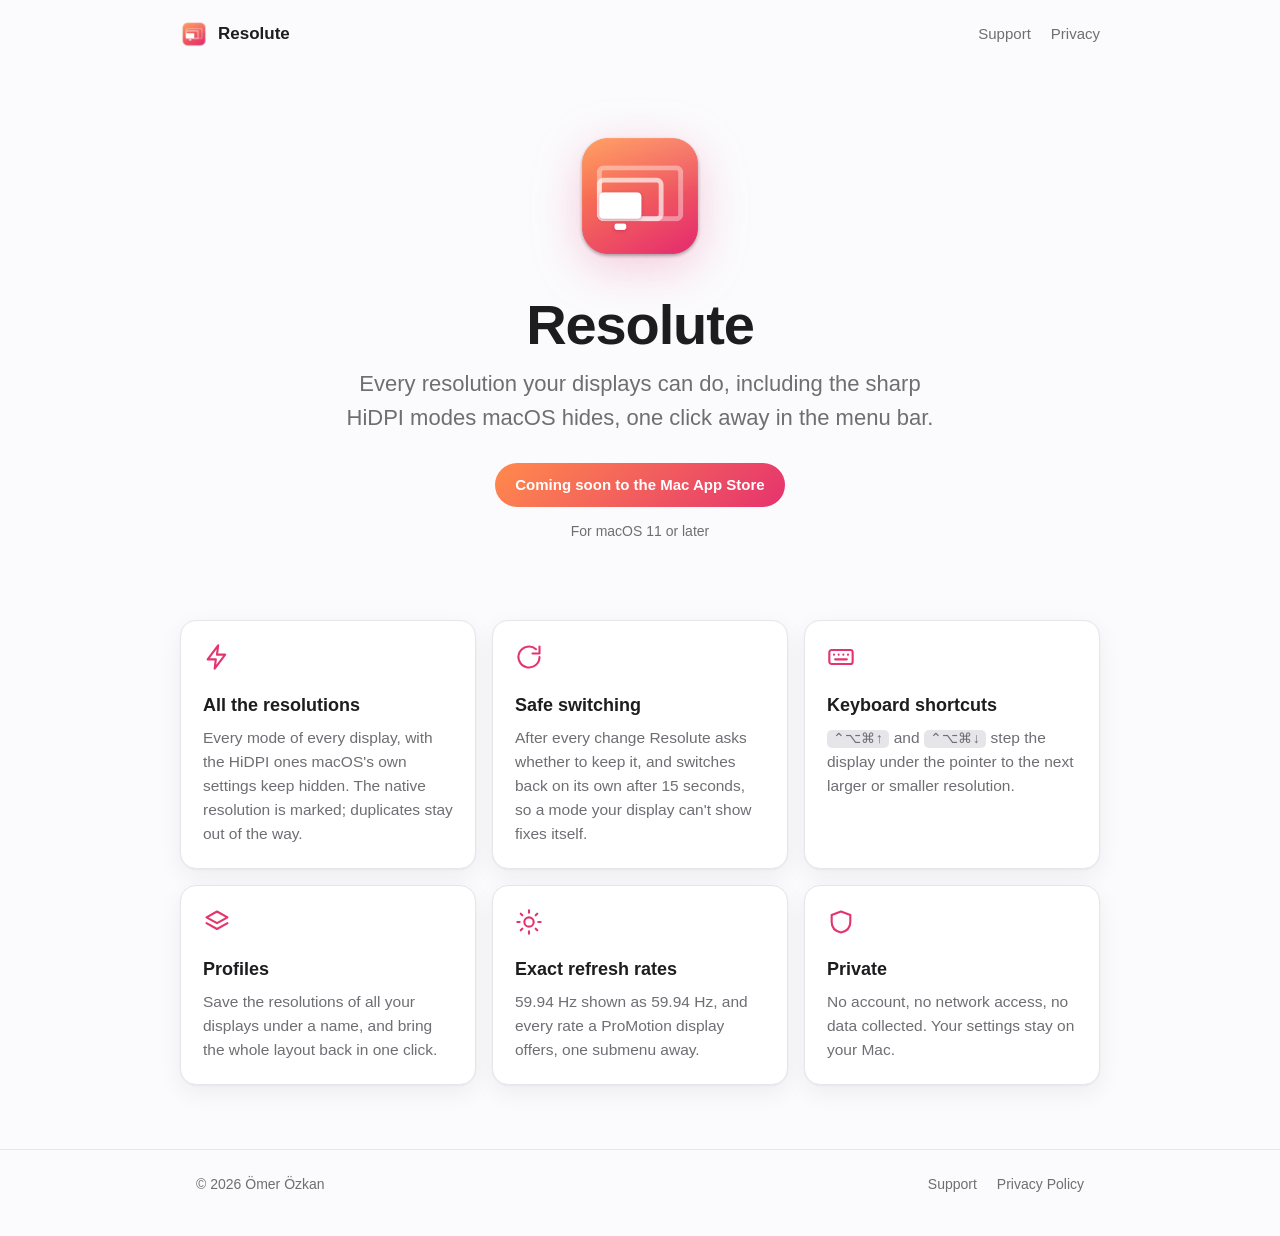
==== index.html @ 92cb6cba "Add Resolute website, privacy policy and support page Co-Authored-By: Claude Opus 5.5 <noreply@anthr" ====
<!doctype html>
<html lang="en">
<head>
<meta charset="utf-8">
<meta name="viewport" content="width=device-width, initial-scale=1">
<title>Resolute — Every resolution your displays can do</title>
<meta name="description" content="Resolute puts every resolution your Mac's displays support in the menu bar, including the sharp HiDPI modes macOS hides.">
<link rel="icon" href="assets/favicon.png">
<link rel="stylesheet" href="assets/site.css">
</head>
<body>
<header class="wrap top">
	<a class="brand" href="./"><img src="assets/icon.png" alt="">Resolute</a>
	<nav><a href="support.html">Support</a><a href="privacy.html">Privacy</a></nav>
</header>

<main>
	<section class="wrap hero">
		<img src="assets/icon.png" alt="Resolute app icon">
		<h1>Resolute</h1>
		<p class="lead">Every resolution your displays can do, including the sharp HiDPI modes macOS hides, one click away in the menu bar.</p>
		<span class="badge">Coming soon to the Mac App Store</span>
		<p class="requirements">For macOS 11 or later</p>
	</section>

	<section class="wrap features">
		<div class="feature">
			<svg viewBox="0 0 24 24"><path d="M13 2 4 14h7l-1 8 9-12h-7l1-8z"/></svg>
			<h3>All the resolutions</h3>
			<p>Every mode of every display, with the HiDPI ones macOS's own settings keep hidden. The native resolution is marked; duplicates stay out of the way.</p>
		</div>
		<div class="feature">
			<svg viewBox="0 0 24 24"><path d="M21 12a9 9 0 1 1-3-6.7"/><path d="M21 3v6h-6"/></svg>
			<h3>Safe switching</h3>
			<p>After every change Resolute asks whether to keep it, and switches back on its own after 15 seconds, so a mode your display can't show fixes itself.</p>
		</div>
		<div class="feature">
			<svg viewBox="0 0 24 24"><rect x="2" y="6" width="20" height="12" rx="2"/><path d="M6 10h.01M10 10h.01M14 10h.01M18 10h.01M7 14h10"/></svg>
			<h3>Keyboard shortcuts</h3>
			<p><kbd>⌃⌥⌘↑</kbd> and <kbd>⌃⌥⌘↓</kbd> step the display under the pointer to the next larger or smaller resolution.</p>
		</div>
		<div class="feature">
			<svg viewBox="0 0 24 24"><path d="m12 3 9 5-9 5-9-5 9-5z"/><path d="m3 13 9 5 9-5"/></svg>
			<h3>Profiles</h3>
			<p>Save the resolutions of all your displays under a name, and bring the whole layout back in one click.</p>
		</div>
		<div class="feature">
			<svg viewBox="0 0 24 24"><circle cx="12" cy="12" r="4"/><path d="M12 2v2M12 20v2M4.9 4.9l1.4 1.4M17.7 17.7l1.4 1.4M2 12h2M20 12h2M4.9 19.1l1.4-1.4M17.7 6.3l1.4-1.4"/></svg>
			<h3>Exact refresh rates</h3>
			<p>59.94 Hz shown as 59.94 Hz, and every rate a ProMotion display offers, one submenu away.</p>
		</div>
		<div class="feature">
			<svg viewBox="0 0 24 24"><path d="M12 3 4 6v6c0 5 3.5 8 8 9 4.5-1 8-4 8-9V6l-8-3z"/></svg>
			<h3>Private</h3>
			<p>No account, no network access, no data collected. Your settings stay on your Mac.</p>
		</div>
	</section>
</main>

<footer>
	<div class="wrap">
		<span>© 2026 Ömer Özkan</span>
		<nav><a href="support.html">Support</a><a href="privacy.html">Privacy Policy</a></nav>
	</div>
</footer>
</body>
</html>
---- assets/site.css ----
:root {
	--bg: #fbfbfd;
	--surface: #ffffff;
	--text: #1d1d1f;
	--muted: #6e6e73;
	--line: #e5e5ea;
	--accent: #e5336e;
	--accent-2: #ff8a4c;
	--shadow: 0 1px 2px rgba(0, 0, 0, 0.04), 0 8px 24px rgba(0, 0, 0, 0.06);
	color-scheme: light dark;
}

@media (prefers-color-scheme: dark) {
	:root {
		--bg: #111114;
		--surface: #1c1c20;
		--text: #f5f5f7;
		--muted: #a1a1a6;
		--line: #2c2c31;
		--accent: #ff6b95;
		--accent-2: #ffa06b;
		--shadow: 0 1px 2px rgba(0, 0, 0, 0.3), 0 8px 24px rgba(0, 0, 0, 0.35);
	}
}

* { box-sizing: border-box; }

body {
	margin: 0;
	background: var(--bg);
	color: var(--text);
	font: 17px/1.55 -apple-system, BlinkMacSystemFont, "SF Pro Text", "Helvetica Neue", Arial, sans-serif;
	-webkit-font-smoothing: antialiased;
}

a { color: var(--accent); text-decoration: none; }
a:hover { text-decoration: underline; }

.wrap { max-width: 920px; margin: 0 auto; padding: 0 16px; }
.narrow { max-width: 680px; }

/* Top bar */
.top { display: flex; align-items: center; justify-content: space-between; padding: 20px 0; }
.brand { display: flex; align-items: center; gap: 10px; color: var(--text); font-weight: 600; }
.brand img { width: 28px; height: 28px; }
.top nav { display: flex; gap: 20px; font-size: 15px; }
.top nav a { color: var(--muted); }
.top nav a:hover { color: var(--text); text-decoration: none; }

/* Hero */
.hero { text-align: center; padding: 56px 0 40px; }
.hero img { width: 144px; height: 144px; filter: drop-shadow(0 12px 24px rgba(229, 51, 110, 0.25)); }
.hero h1 { font-size: clamp(40px, 7vw, 56px); line-height: 1.05; letter-spacing: -0.02em; margin: 20px 0 12px; }
.hero p.lead { font-size: clamp(19px, 3vw, 22px); color: var(--muted); max-width: 620px; margin: 0 auto; }
.badge {
	display: inline-block; margin-top: 28px; padding: 10px 20px; border-radius: 999px;
	background: linear-gradient(135deg, var(--accent-2), var(--accent)); color: #fff; font-weight: 600; font-size: 15px;
}
.requirements { margin-top: 14px; font-size: 14px; color: var(--muted); }

/* Features */
.features { display: grid; grid-template-columns: repeat(auto-fit, minmax(260px, 1fr)); gap: 16px; padding: 24px 0 64px; }
.feature { background: var(--surface); border: 1px solid var(--line); border-radius: 16px; padding: 22px; box-shadow: var(--shadow); }
.feature svg { width: 28px; height: 28px; stroke: var(--accent); fill: none; stroke-width: 1.8; stroke-linecap: round; stroke-linejoin: round; }
.feature h3 { margin: 12px 0 6px; font-size: 18px; }
.feature p { margin: 0; color: var(--muted); font-size: 15.5px; }

/* Document pages */
.doc { padding: 24px 0 64px; }
.doc h1 { font-size: 36px; letter-spacing: -0.01em; margin: 24px 0 4px; }
.doc .updated { color: var(--muted); margin-top: 0; }
.doc h2 { font-size: 20px; margin-top: 36px; }
details { background: var(--surface); border: 1px solid var(--line); border-radius: 12px; padding: 14px 18px; margin: 10px 0; }
details summary { cursor: pointer; font-weight: 600; }
details p { margin: 10px 0 0; color: var(--muted); }
kbd { font: 14px ui-monospace, SFMono-Regular, Menlo, monospace; background: var(--line); border-radius: 5px; padding: 1px 6px; }
.contact { background: var(--surface); border: 1px solid var(--line); border-radius: 16px; padding: 22px; box-shadow: var(--shadow); }
.contact p:first-child { margin-top: 0; }
.contact p:last-child { margin-bottom: 0; }

/* Footer */
footer { border-top: 1px solid var(--line); padding: 24px 0 40px; color: var(--muted); font-size: 14px; }
footer .wrap { display: flex; flex-wrap: wrap; gap: 12px 24px; justify-content: space-between; }
footer nav { display: flex; gap: 20px; }
footer a { color: var(--muted); }

@media (max-width: 520px) {
	.top nav { gap: 14px; }
	.hero { padding-top: 32px; }
}
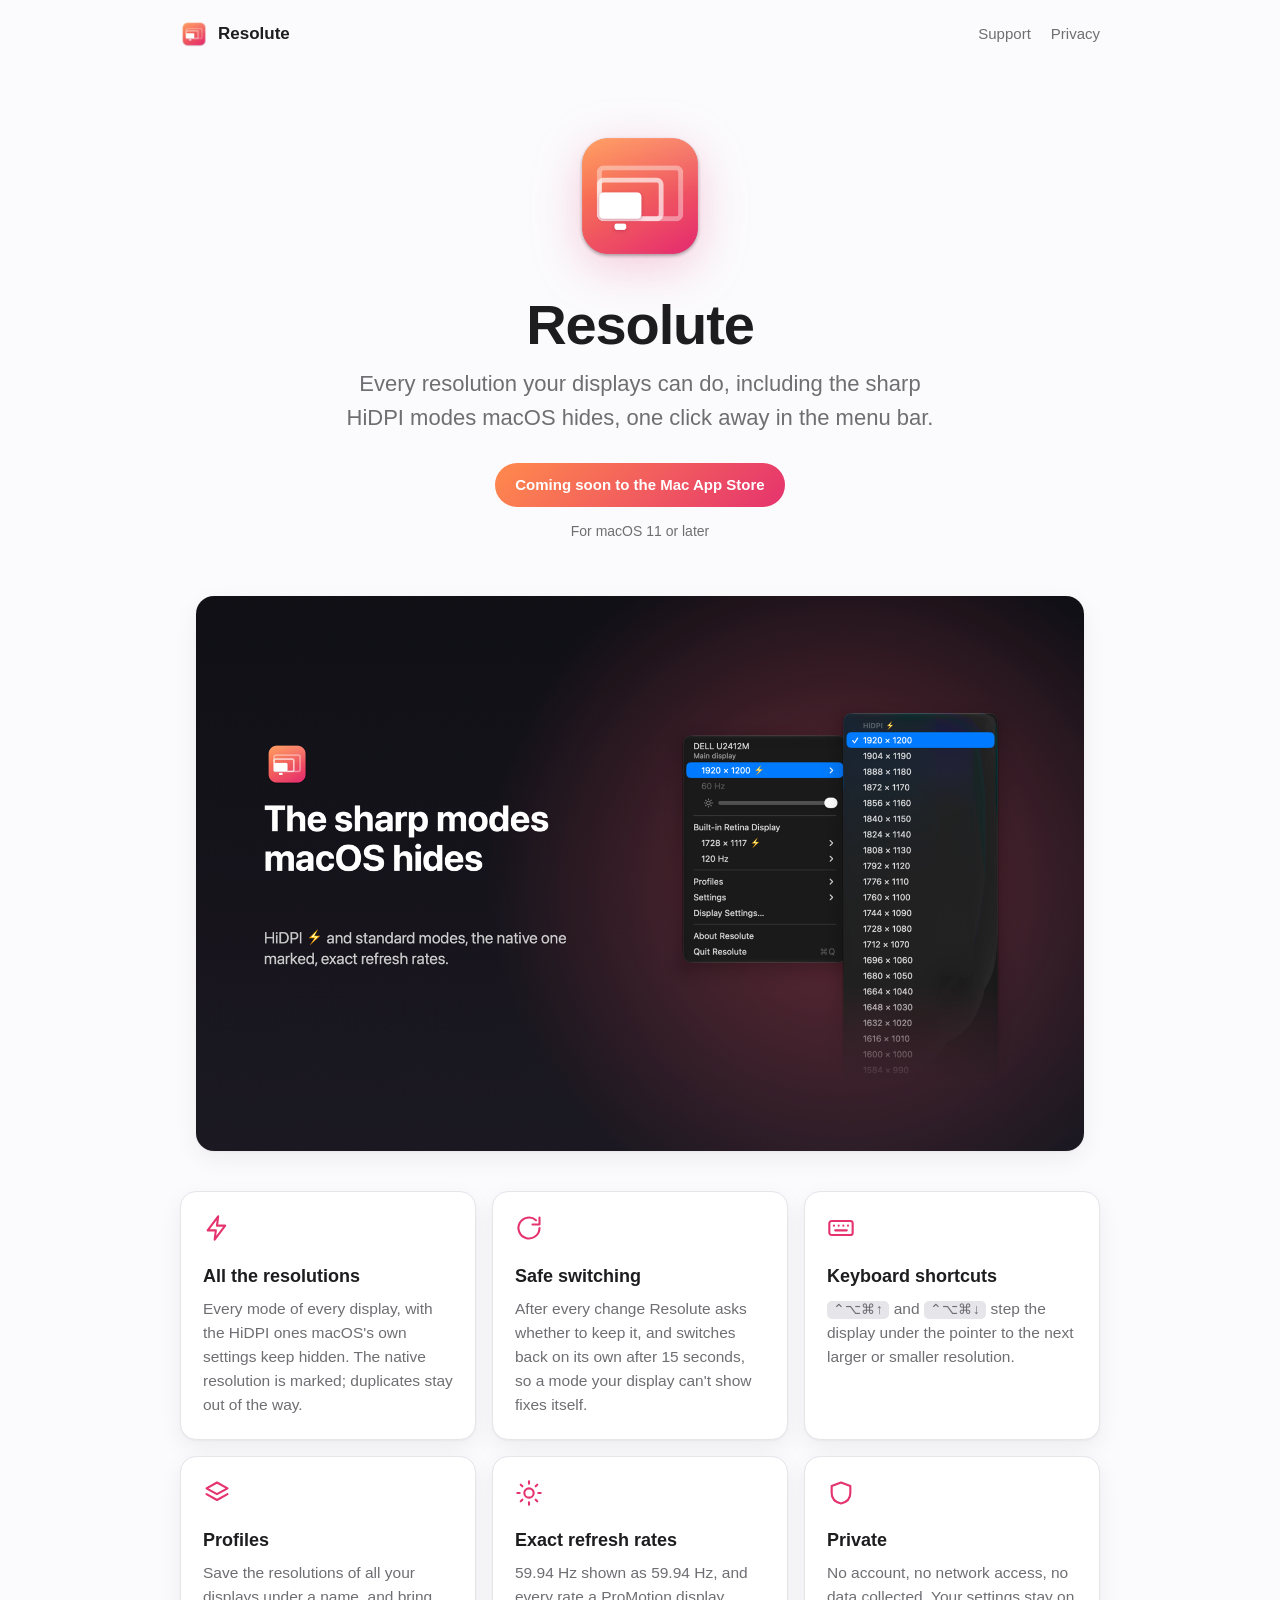
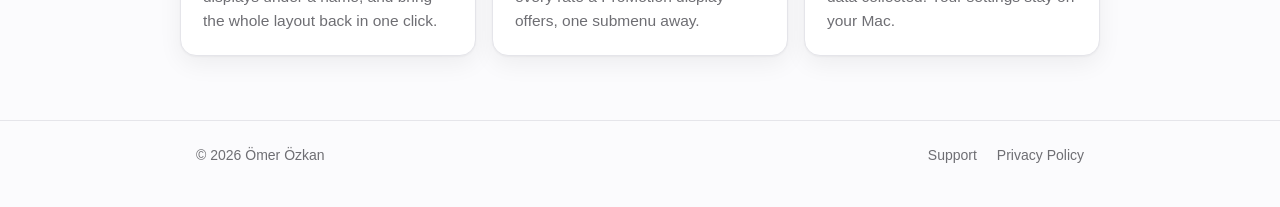
==== commit 7cc6e5c1: "Show the app on the home page Co-Authored-By: Claude Opus 5.5 <noreply@anthropic.com>" ====
--- a/index.html
+++ b/index.html
@@ -21,6 +21,10 @@
 		<p class="lead">Every resolution your displays can do, including the sharp HiDPI modes macOS hides, one click away in the menu bar.</p>
 		<span class="badge">Coming soon to the Mac App Store</span>
 		<p class="requirements">For macOS 11 or later</p>
+	</section>
+
+	<section class="wrap shot">
+		<img src="assets/screenshot.png" alt="Resolute's menu, with the HiDPI resolutions of an external display" width="1600" height="1000">
 	</section>
 
 	<section class="wrap features">
--- a/assets/site.css
+++ b/assets/site.css
@@ -58,6 +58,10 @@
 }
 .requirements { margin-top: 14px; font-size: 14px; color: var(--muted); }
 
+/* Screenshot */
+.shot { padding-bottom: 16px; }
+.shot img { display: block; width: 100%; height: auto; border-radius: 18px; box-shadow: var(--shadow); }
+
 /* Features */
 .features { display: grid; grid-template-columns: repeat(auto-fit, minmax(260px, 1fr)); gap: 16px; padding: 24px 0 64px; }
 .feature { background: var(--surface); border: 1px solid var(--line); border-radius: 16px; padding: 22px; box-shadow: var(--shadow); }
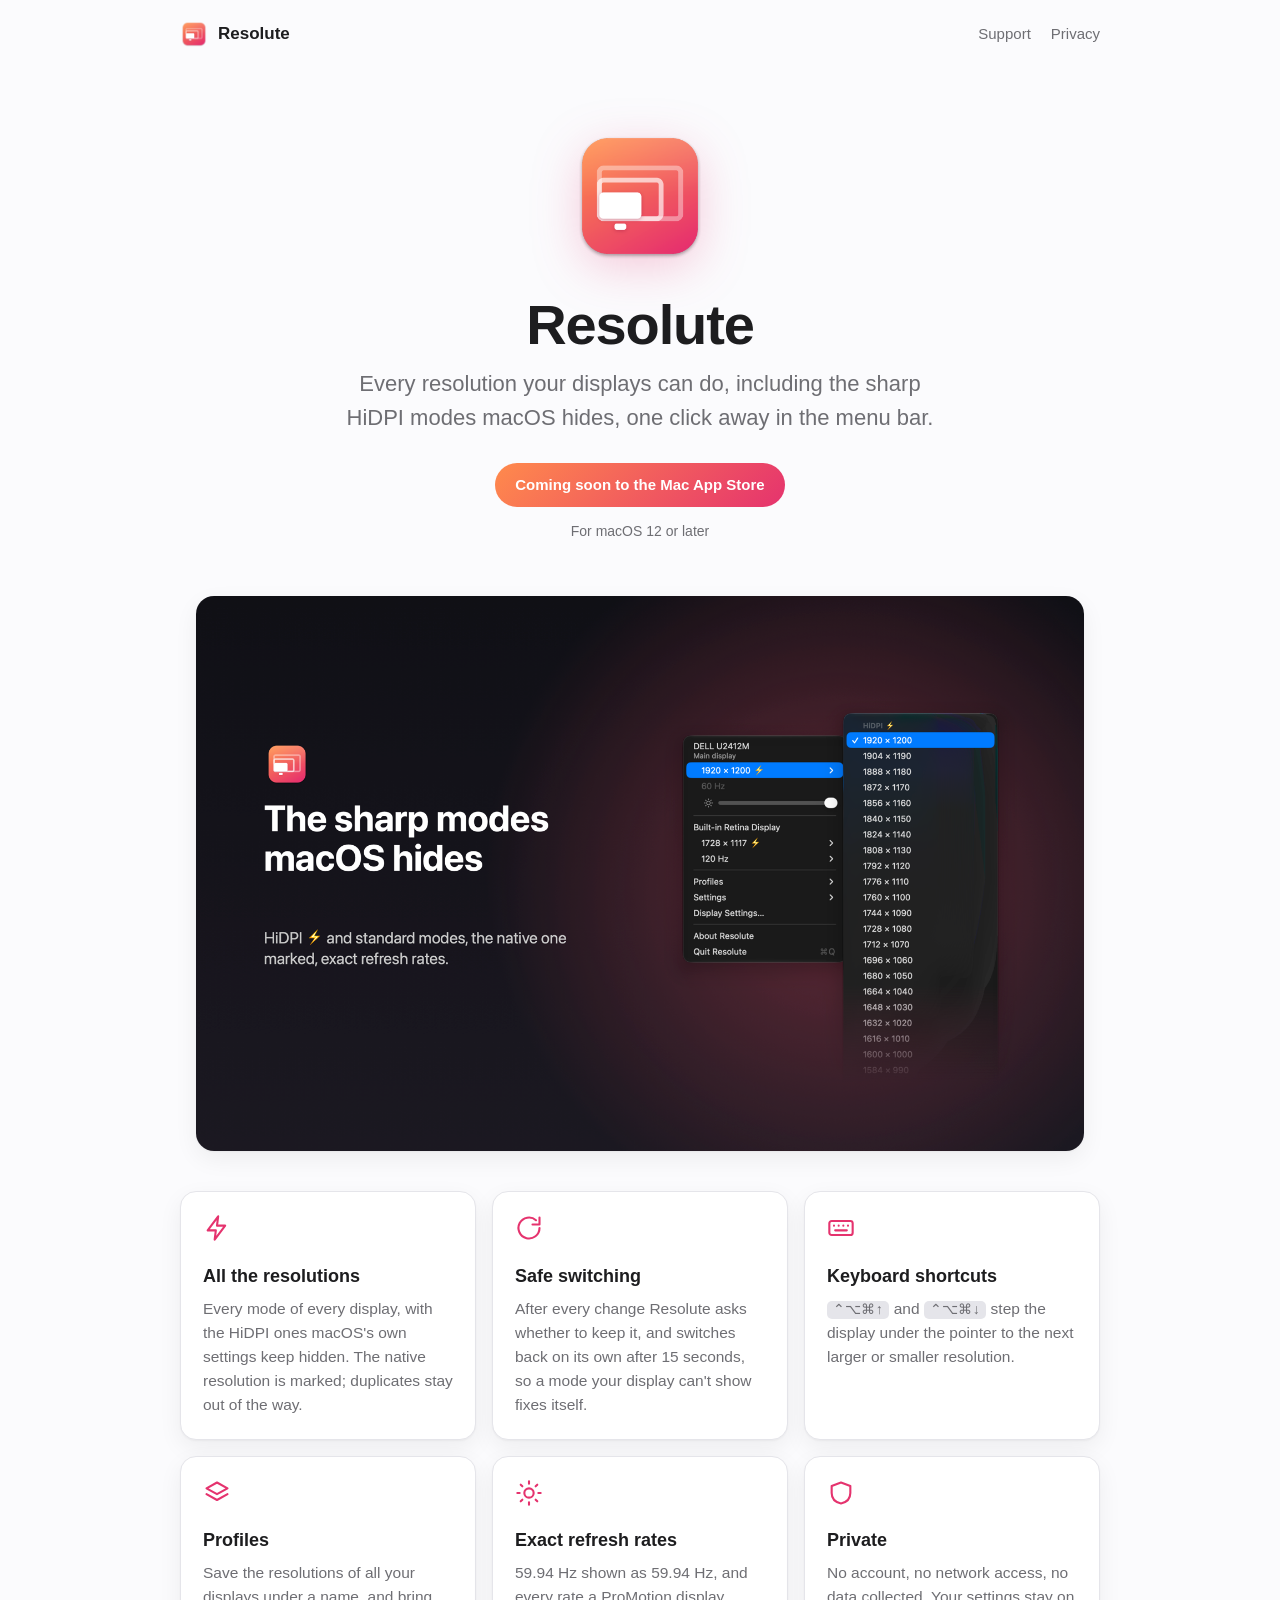
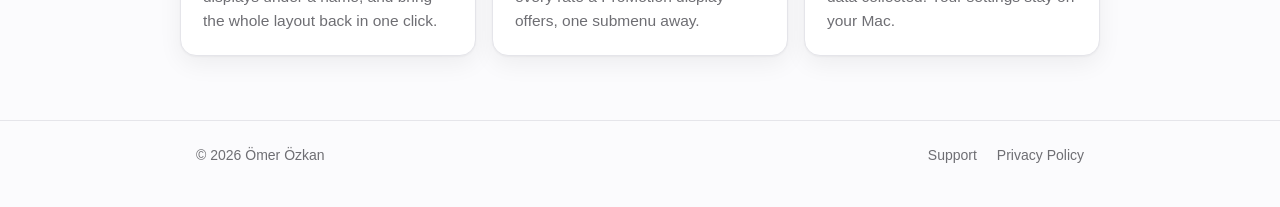
==== commit dba98fc7: "Require macOS 12 or later Co-Authored-By: Claude Opus 5.5 <noreply@anthropic.com>" ====
--- a/index.html
+++ b/index.html
@@ -20,7 +20,7 @@
 		<h1>Resolute</h1>
 		<p class="lead">Every resolution your displays can do, including the sharp HiDPI modes macOS hides, one click away in the menu bar.</p>
 		<span class="badge">Coming soon to the Mac App Store</span>
-		<p class="requirements">For macOS 11 or later</p>
+		<p class="requirements">For macOS 12 or later</p>
 	</section>
 
 	<section class="wrap shot">
